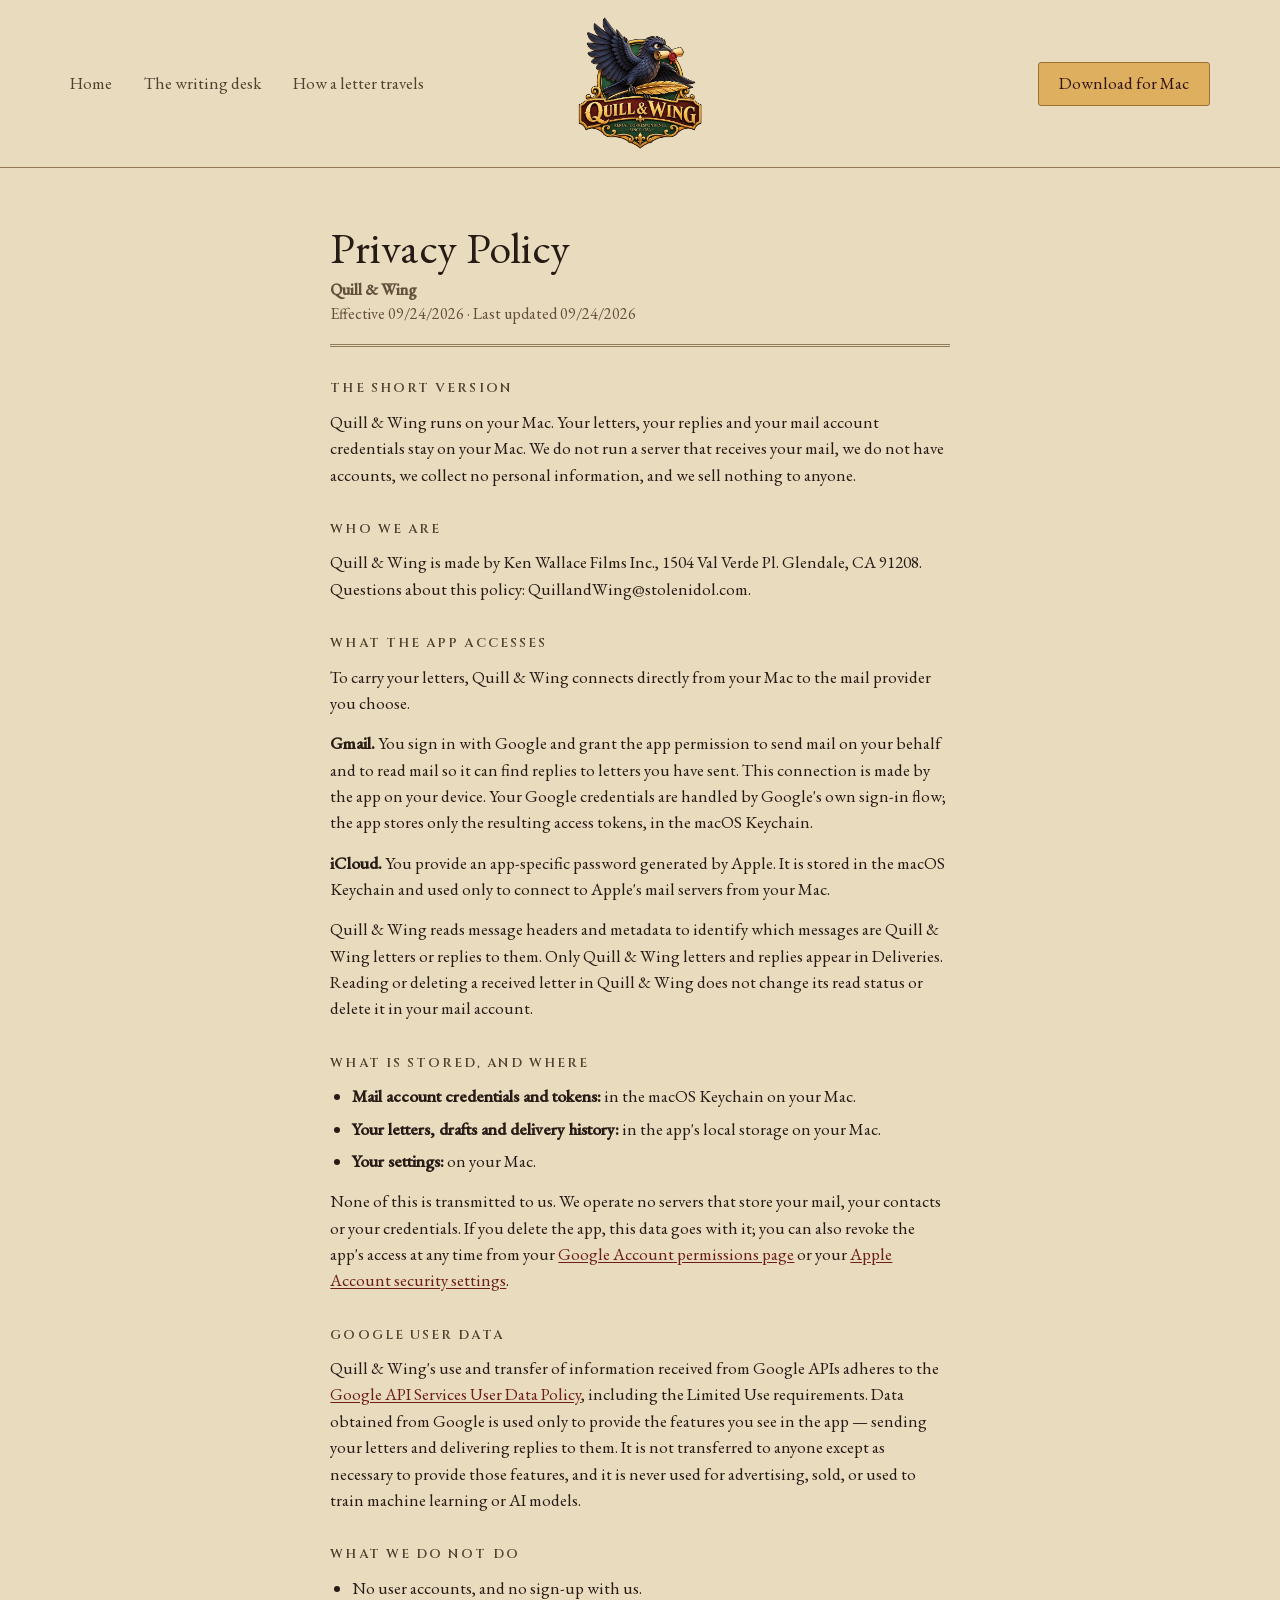
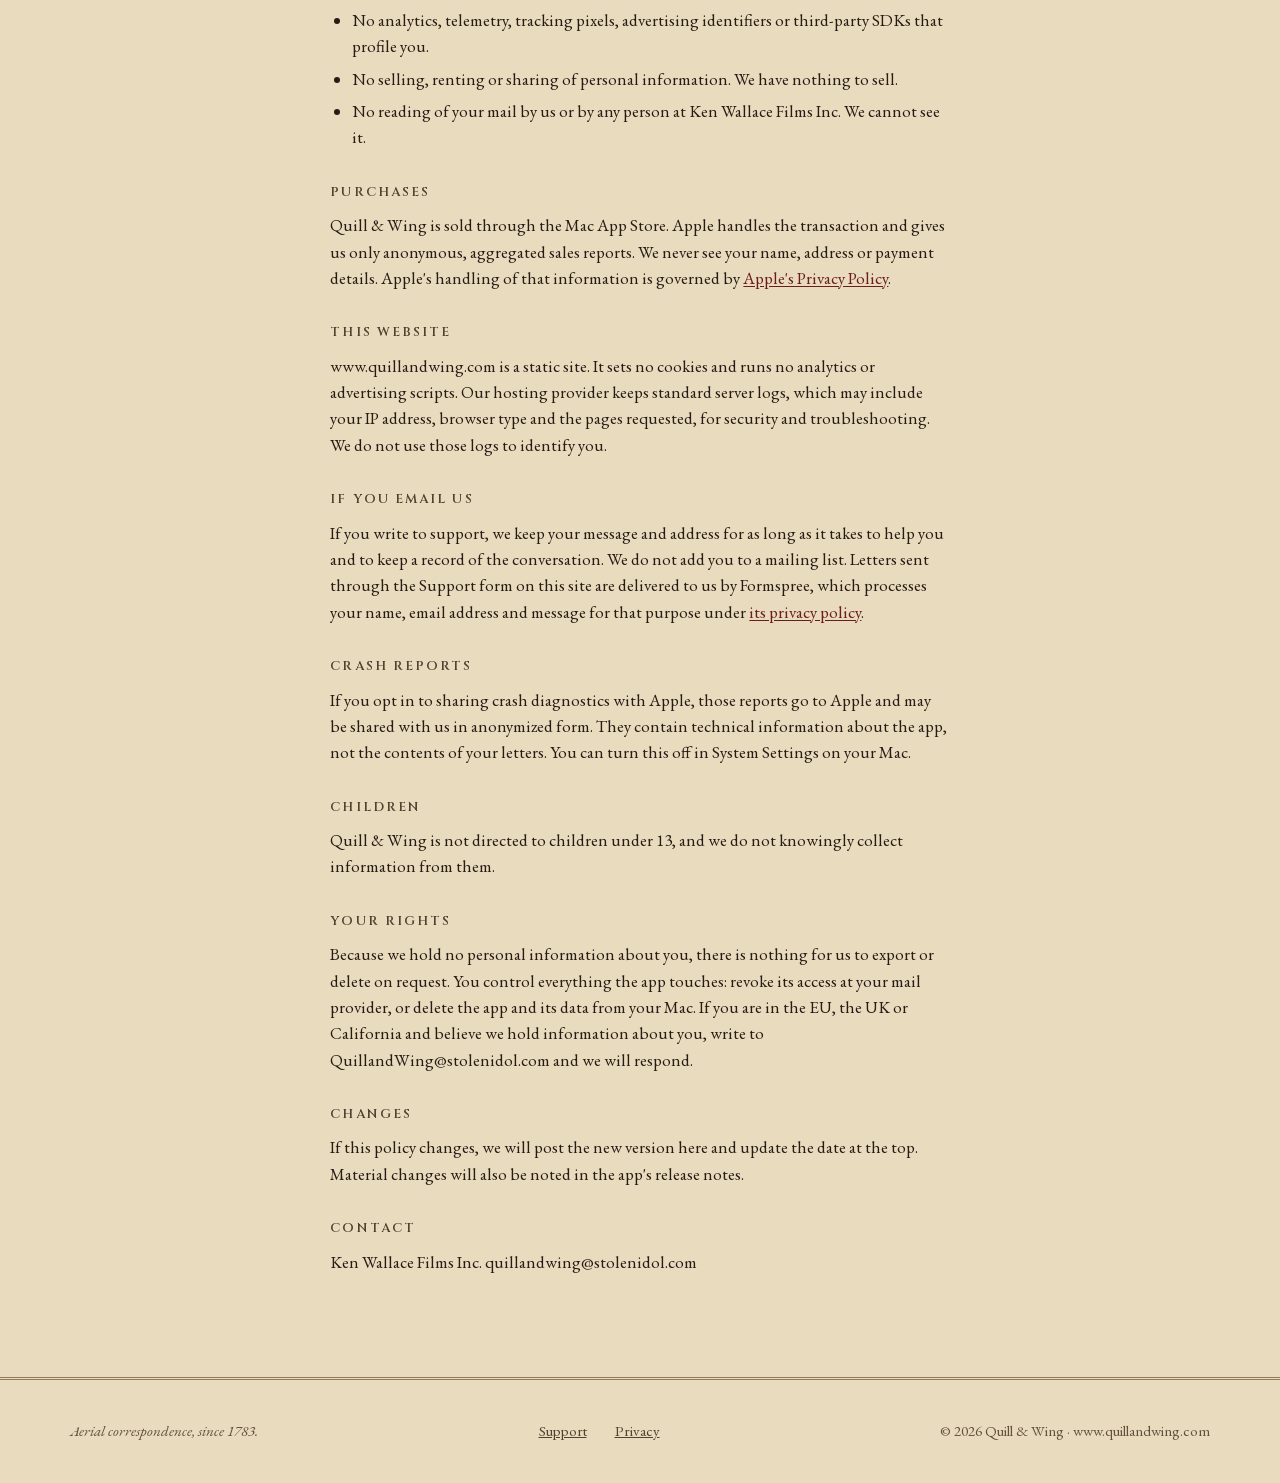
==== privacy.html @ a56844c5 "privacy: the policy as a footer-opened window and as privacy.html Rendered from the Markdown source " ====
<!DOCTYPE html>
<html lang="en">
<head>
<meta charset="utf-8">
<meta name="viewport" content="width=device-width, initial-scale=1">
<title>Privacy Policy — Quill &amp; Wing</title>
<meta name="description" content="Quill &amp; Wing runs on your Mac. Your letters, replies and credentials stay there. No accounts, no analytics, nothing sold.">
<meta name="theme-color" content="#e9dbbe">
<link rel="icon" href="images/crest-64.png" type="image/png">
<link rel="apple-touch-icon" href="images/crest-180.png">
<link rel="stylesheet" href="fonts/fonts.css">
<link rel="stylesheet" href="styles.css">
</head>
<body class="policy-page">
<header class="masthead">
  <nav aria-label="Main"><a href="./">Home</a><a href="./#desk">The writing desk</a><a href="./#travels">How a letter travels</a></nav>
  <div class="crest"><a href="./" aria-label="Quill &amp; Wing home"><img src="images/crest.webp" width="480" height="499" alt="Quill &amp; Wing — Aerial correspondence, since 1783"></a></div>
  <div class="cta"><a href="./#download" class="btn btn-gold btn-sm">Download for Mac</a></div>
</header>
<main class="policy-main">
  <div class="policy-body">
<h2>Privacy Policy</h2>
<p class="dateline"><strong>Quill &amp; Wing</strong><br>Effective 09/24/2026 · Last updated 09/24/2026</p>
<h3>The short version</h3>
<p>Quill &amp; Wing runs on your Mac. Your letters, your replies and your mail account credentials stay on your Mac. We do not run a server that receives your mail, we do not have accounts, we collect no personal information, and we sell nothing to anyone.</p>
<h3>Who we are</h3>
<p>Quill &amp; Wing is made by Ken Wallace Films Inc., 1504 Val Verde Pl. Glendale, CA 91208. Questions about this policy: QuillandWing@stolenidol.com.</p>
<h3>What the app accesses</h3>
<p>To carry your letters, Quill &amp; Wing connects directly from your Mac to the mail provider you choose.</p>
<p><strong>Gmail.</strong> You sign in with Google and grant the app permission to send mail on your behalf and to read mail so it can find replies to letters you have sent. This connection is made by the app on your device. Your Google credentials are handled by Google's own sign-in flow; the app stores only the resulting access tokens, in the macOS Keychain.</p>
<p><strong>iCloud.</strong> You provide an app-specific password generated by Apple. It is stored in the macOS Keychain and used only to connect to Apple's mail servers from your Mac.</p>
<p>Quill &amp; Wing reads message headers and metadata to identify which messages are Quill &amp; Wing letters or replies to them. Only Quill &amp; Wing letters and replies appear in Deliveries. Reading or deleting a received letter in Quill &amp; Wing does not change its read status or delete it in your mail account.</p>
<h3>What is stored, and where</h3>
<ul><li><strong>Mail account credentials and tokens:</strong> in the macOS Keychain on your Mac.</li><li><strong>Your letters, drafts and delivery history:</strong> in the app's local storage on your Mac.</li><li><strong>Your settings:</strong> on your Mac.</li></ul>
<p>None of this is transmitted to us. We operate no servers that store your mail, your contacts or your credentials. If you delete the app, this data goes with it; you can also revoke the app's access at any time from your <a href="https://myaccount.google.com/permissions" target="<em>blank" rel="noopener">Google Account permissions page</a> or your <a href="https://account.apple.com/" target="</em>blank" rel="noopener">Apple Account security settings</a>.</p>
<h3>Google user data</h3>
<p>Quill &amp; Wing's use and transfer of information received from Google APIs adheres to the <a href="https://developers.google.com/terms/api-services-user-data-policy" target="_blank" rel="noopener">Google API Services User Data Policy</a>, including the Limited Use requirements. Data obtained from Google is used only to provide the features you see in the app — sending your letters and delivering replies to them. It is not transferred to anyone except as necessary to provide those features, and it is never used for advertising, sold, or used to train machine learning or AI models.</p>
<h3>What we do not do</h3>
<ul><li>No user accounts, and no sign-up with us.</li><li>No analytics, telemetry, tracking pixels, advertising identifiers or third-party SDKs that profile you.</li><li>No selling, renting or sharing of personal information. We have nothing to sell.</li><li>No reading of your mail by us or by any person at Ken Wallace Films Inc. We cannot see it.</li></ul>
<h3>Purchases</h3>
<p>Quill &amp; Wing is sold through the Mac App Store. Apple handles the transaction and gives us only anonymous, aggregated sales reports. We never see your name, address or payment details. Apple's handling of that information is governed by <a href="https://www.apple.com/legal/privacy/" target="_blank" rel="noopener">Apple's Privacy Policy</a>.</p>
<h3>This website</h3>
<p>www.quillandwing.com is a static site. It sets no cookies and runs no analytics or advertising scripts. Our hosting provider keeps standard server logs, which may include your IP address, browser type and the pages requested, for security and troubleshooting. We do not use those logs to identify you.</p>
<h3>If you email us</h3>
<p>If you write to support, we keep your message and address for as long as it takes to help you and to keep a record of the conversation. We do not add you to a mailing list. Letters sent through the Support form on this site are delivered to us by Formspree, which processes your name, email address and message for that purpose under <a href="https://formspree.io/legal/privacy-policy/" target="_blank" rel="noopener">its privacy policy</a>.</p>
<h3>Crash reports</h3>
<p>If you opt in to sharing crash diagnostics with Apple, those reports go to Apple and may be shared with us in anonymized form. They contain technical information about the app, not the contents of your letters. You can turn this off in System Settings on your Mac.</p>
<h3>Children</h3>
<p>Quill &amp; Wing is not directed to children under 13, and we do not knowingly collect information from them.</p>
<h3>Your rights</h3>
<p>Because we hold no personal information about you, there is nothing for us to export or delete on request. You control everything the app touches: revoke its access at your mail provider, or delete the app and its data from your Mac. If you are in the EU, the UK or California and believe we hold information about you, write to QuillandWing@stolenidol.com and we will respond.</p>
<h3>Changes</h3>
<p>If this policy changes, we will post the new version here and update the date at the top. Material changes will also be noted in the app's release notes.</p>
<h3>Contact</h3>
<p>Ken Wallace Films Inc. quillandwing@stolenidol.com</p>
  </div>
</main>
<footer class="footer">
  <div class="wrap footer-row">
    <div class="tag">Aerial correspondence, since 1783.</div>
    <nav aria-label="Footer"><a href="./#support">Support</a><a href="privacy.html">Privacy</a></nav>
    <div class="copy">© 2026 Quill &amp; Wing · www.quillandwing.com</div>
  </div>
</footer>
</body>
</html>
---- fonts/fonts.css ----
/* Google Fonts subsets (OFL), self-hosted. Both families are variable: one file covers the weight range. */
@font-face{font-family:'Cinzel';font-style:normal;font-weight:500 600;font-display:swap;src:url("Cinzel-latin-ext.woff2") format('woff2');unicode-range:U+0100-02BA, U+02BD-02C5, U+02C7-02CC, U+02CE-02D7, U+02DD-02FF, U+0304, U+0308, U+0329, U+1D00-1DBF, U+1E00-1E9F, U+1EF2-1EFF, U+2020, U+20A0-20AB, U+20AD-20C0, U+2113, U+2C60-2C7F, U+A720-A7FF}
@font-face{font-family:'Cinzel';font-style:normal;font-weight:500 600;font-display:swap;src:url("Cinzel-latin.woff2") format('woff2');unicode-range:U+0000-00FF, U+0131, U+0152-0153, U+02BB-02BC, U+02C6, U+02DA, U+02DC, U+0304, U+0308, U+0329, U+2000-206F, U+20AC, U+2122, U+2191, U+2193, U+2212, U+2215, U+FEFF, U+FFFD}
@font-face{font-family:'EB Garamond';font-style:normal;font-weight:400 500;font-display:swap;src:url("EBGaramond-latin-ext.woff2") format('woff2');unicode-range:U+0100-02BA, U+02BD-02C5, U+02C7-02CC, U+02CE-02D7, U+02DD-02FF, U+0304, U+0308, U+0329, U+1D00-1DBF, U+1E00-1E9F, U+1EF2-1EFF, U+2020, U+20A0-20AB, U+20AD-20C0, U+2113, U+2C60-2C7F, U+A720-A7FF}
@font-face{font-family:'EB Garamond';font-style:normal;font-weight:400 500;font-display:swap;src:url("EBGaramond-latin.woff2") format('woff2');unicode-range:U+0000-00FF, U+0131, U+0152-0153, U+02BB-02BC, U+02C6, U+02DA, U+02DC, U+0304, U+0308, U+0329, U+2000-206F, U+20AC, U+2122, U+2191, U+2193, U+2212, U+2215, U+FEFF, U+FFFD}
@font-face{font-family:'EB Garamond';font-style:italic;font-weight:400;font-display:swap;src:url("EBGaramond-italic-latin-ext.woff2") format('woff2');unicode-range:U+0100-02BA, U+02BD-02C5, U+02C7-02CC, U+02CE-02D7, U+02DD-02FF, U+0304, U+0308, U+0329, U+1D00-1DBF, U+1E00-1E9F, U+1EF2-1EFF, U+2020, U+20A0-20AB, U+20AD-20C0, U+2113, U+2C60-2C7F, U+A720-A7FF}
@font-face{font-family:'EB Garamond';font-style:italic;font-weight:400;font-display:swap;src:url("EBGaramond-italic-latin.woff2") format('woff2');unicode-range:U+0000-00FF, U+0131, U+0152-0153, U+02BB-02BC, U+02C6, U+02DA, U+02DC, U+0304, U+0308, U+0329, U+2000-206F, U+20AC, U+2122, U+2191, U+2193, U+2212, U+2215, U+FEFF, U+FFFD}
---- styles.css ----
/* Quill & Wing — quillandwing.com
   Palette and type from the Claude Design landing-page mockup (Designs/, not published). */

:root{
  --ground:#e9dbbe; --paper:#f5e9d0; --panel:#e1d0ad;
  --rule:#917b58; --rule-soft:#c4ae87;
  --ink:#261b15; --ink-2:#514130; --ink-3:#63503c; --ink-muted:#7f6950;
  --wine:#6c1d1b; --wine-2:#8a2622; --wine-dark:#4e140b;
  --gold:#ddaf5f; --gold-light:#f1cd87; --gold-edge:#9e6e2e; --on-gold:#331412;
  --night:#191b23; --night-edge:#32313e;
  --serif:'EB Garamond','New York',Georgia,serif;
  --display:Cinzel,'Trajan Pro',Georgia,serif;
  --system:-apple-system,BlinkMacSystemFont,system-ui,sans-serif;
  --gutter:clamp(20px,5.5vw,80px);
}

*{box-sizing:border-box}
[hidden]{display:none!important}
html{-webkit-text-size-adjust:100%;scroll-behavior:smooth}
body{margin:0;background:var(--ground);color:var(--ink);font-family:var(--serif);font-size:17px;line-height:1.5;overflow-x:hidden}
img{max-width:100%;height:auto;display:block}
a{color:var(--wine)}
a:hover{color:var(--wine-dark)}
a:focus-visible,button:focus-visible{outline:2px solid var(--wine);outline-offset:4px}
.icon{fill:none;stroke:currentColor;stroke-width:1.5;flex-shrink:0}
.grow{flex-grow:1}
.wrap{max-width:1280px;margin:0 auto}

.eyebrow{font-family:var(--display);font-size:13px;line-height:16px;font-weight:500;letter-spacing:.16em;text-transform:uppercase;color:var(--ink-2)}
.eyebrow.small{font-size:12px}
.eyebrow.strong{font-size:11px;font-weight:600}
h2{margin:0;font-size:clamp(32px,3.5vw,44px);line-height:1.14;font-weight:400;color:var(--ink)}
.section-head{display:flex;flex-direction:column;gap:12px;align-items:center;text-align:center}

/* Buttons */
.btn{display:inline-flex;align-items:center;justify-content:center;gap:10px;border-radius:3px;font-family:inherit;line-height:1;text-decoration:none;cursor:pointer;white-space:nowrap;transition:background-color 120ms ease}
.btn-gold{background:var(--gold);color:var(--on-gold);border:1px solid var(--gold-edge)}
.btn-gold:hover{background:var(--gold-light);color:var(--on-gold)}
.btn-ghost{background:transparent;color:var(--wine);border:1px solid var(--wine)}
.btn-ghost:hover{background:var(--paper);color:var(--wine)}
.btn-sm{height:44px;padding:0 20px;font-size:17px}
.btn-lg{height:52px;padding:0 28px;font-size:19px}

/* Masthead */
.masthead{display:grid;grid-template-columns:minmax(0,1fr) auto minmax(0,1fr);align-items:center;min-height:168px;padding:16px var(--gutter);border-bottom:1px solid var(--rule)}
.masthead nav{display:flex;gap:32px;flex-wrap:wrap;align-items:center}
.masthead nav a{font-size:17px;color:var(--ink-2);text-decoration:none}
.masthead nav a:hover{color:var(--wine)}
.crest{display:flex;justify-content:center}
.crest a{display:block}
.crest img{width:128px}
.masthead .cta{display:flex;justify-content:flex-end}
@media (max-width:900px){
  .masthead{display:flex;flex-direction:column;gap:18px;min-height:0;padding:20px var(--gutter)}
  .crest{order:1}
  .masthead nav{order:2;justify-content:center;gap:18px 24px}
  .masthead .cta{order:3;justify-content:center}
}

/* Hero */
.hero{padding:64px var(--gutter) 0;display:flex;flex-direction:column;align-items:center;gap:20px;text-align:center}
.hero h1{margin:0;font-size:clamp(42px,6vw,76px);line-height:1.05;font-weight:400;letter-spacing:-.01em;color:var(--ink)}
.hero .lede{margin:0;max-width:700px;font-size:clamp(18px,2vw,22px);line-height:1.45;font-style:italic;color:var(--ink-3)}
.hero .actions{display:flex;gap:16px;align-items:center;justify-content:center;flex-wrap:wrap;margin-top:12px}

/* The simulated desktop. Everything inside is laid out at a fixed 1280×800 and the
   whole frame is scaled to fit the viewport (flight.js sets --desk-scale), so the
   raven's flight path — authored in desktop pixels — never has to change. */
.desk{padding:56px var(--gutter) 104px;display:flex;justify-content:center}
.desk-scaler{width:100%;max-width:1310px;aspect-ratio:1310/830;position:relative}
.desk-frame{position:absolute;left:0;top:0;width:1310px;height:830px;padding:14px;background:var(--night);border:1px solid var(--night-edge);border-radius:24px;transform:scale(var(--desk-scale,1));transform-origin:0 0}
.desktop{position:relative;width:1280px;height:800px;overflow:hidden;border-radius:10px;background:var(--night)}
.wallpaper{position:absolute;left:0;top:0;width:1280px;height:800px;max-width:none;object-fit:cover}
#qw-canvas{position:absolute;left:0;top:0;width:1280px;height:800px;pointer-events:none}

.menubar{position:absolute;left:0;top:0;width:1280px;height:28px;padding:0 16px;display:flex;align-items:center;gap:20px;background:rgba(25,27,35,.62);color:var(--paper);font-family:var(--system);font-size:13px}
.menubar .app{font-weight:700}
.menubar .icon{stroke:var(--paper)}

.win{position:absolute;left:40px;top:58px;width:1080px;height:720px;transform:scale(.84);transform-origin:0 0;display:flex;flex-direction:column;background:var(--ground);border:1px solid rgba(25,27,35,.5);border-radius:10px;overflow:hidden;box-shadow:0 30px 70px rgba(11,10,16,.55);font-size:17px;line-height:1.5}
.titlebar{height:28px;flex-shrink:0;display:flex;align-items:center;gap:8px;padding:0 12px;background:var(--panel);border-bottom:1px solid var(--rule-soft)}
.dot{width:12px;height:12px;border-radius:9999px}
.dot.red{background:#ec6a5e}.dot.yellow{background:#f4bf4f}.dot.green{background:#61c554}
.win-body{flex-grow:1;display:flex;min-height:0}

.sidebar{width:214px;flex-shrink:0;padding:18px 14px 20px;display:flex;flex-direction:column;gap:18px;border-right:1px solid var(--rule)}
.sidebar-crest{display:flex;justify-content:center}
.sidebar-crest img{width:140px}
.banner{background:var(--wine);padding:12px 12px 44px;display:flex;flex-direction:column;gap:6px;clip-path:polygon(0 0,100% 0,100% 100%,50% calc(100% - 22px),0 100%)}
.new-message{padding:4px;border:2px solid var(--gold);margin-bottom:10px}
.new-message span{height:36px;display:flex;align-items:center;justify-content:center;gap:8px;background:var(--gold);color:var(--on-gold)}
.nav-item{display:flex;align-items:center;gap:10px;padding:9px 12px;color:var(--paper)}
.nav-item.is-active{background:var(--wine-2);border-left:2px solid var(--gold)}
.badge{min-width:20px;height:20px;padding:0 6px;border-radius:9999px;background:var(--gold);color:var(--on-gold);font-size:13px;line-height:20px;text-align:center}
.drafts{display:flex;flex-direction:column;gap:6px;padding:0 10px}
.draft-title{font-size:14px}
.motto{padding:0 10px;font-size:16px;font-style:italic;color:var(--ink-2)}

.pane{flex-grow:1;min-width:0;padding:0 28px 16px;display:flex;flex-direction:column}
.pane-head{height:56px;flex-shrink:0;display:flex;align-items:center;justify-content:space-between;border-bottom:3px double var(--rule)}
.close-desk{height:30px;display:flex;align-items:center;padding:0 12px;border:1px solid var(--ink-2);font-size:15px}
.drop-line{display:flex;align-items:center;gap:14px;margin-top:24px}
.drop-cap{width:56px;height:56px;padding:3px;background:var(--wine);flex-shrink:0}
.drop-cap span{display:flex;width:100%;height:100%;border:1px solid var(--gold);align-items:center;justify-content:center;font-family:var(--display);font-size:34px;font-weight:600;color:var(--gold-light)}
.drop-text{font-size:34px;line-height:40px}
.pane-lede{margin-top:10px;font-size:17px;line-height:26px;font-style:italic;color:var(--ink-3)}

.sheet{margin-top:16px;flex-grow:1;min-height:0;padding:3px;border:1px solid var(--ink-2);background:var(--paper);display:flex}
.sheet-inner{flex-grow:1;border:1px solid var(--ink-2);display:flex;flex-direction:column;min-width:0}
.sheet-bar{height:36px;flex-shrink:0;padding:0 20px;display:flex;align-items:center;justify-content:space-between;border-bottom:1px solid var(--rule-soft);font-size:13px;color:var(--ink-2)}
.with-icon{display:flex;align-items:center;gap:8px}
.status{font-style:italic}
.field{margin:0 20px;height:46px;display:flex;align-items:center;gap:24px;border-bottom:1px solid var(--rule)}
.field .label{width:58px;font-size:15px;font-weight:500;color:var(--wine)}
.field .value{font-size:17px}
.letter{flex-grow:1;min-height:0;padding:20px;border-top:1px solid var(--wine);margin-top:3px;font-size:19px;line-height:28px;white-space:pre-wrap;overflow:hidden}
.placeholder{font-style:italic;color:var(--ink-muted)}
.qw-caret{display:inline-block;width:1px;height:20px;margin-left:1px;background:var(--ink);vertical-align:-4px;animation:qwblink 1s steps(1) infinite}
@keyframes qwblink{50%{opacity:0}}
.sheet-foot{height:36px;flex-shrink:0;padding:0 20px;display:flex;align-items:center;justify-content:space-between;border-top:1px solid var(--wine);font-size:14px;color:var(--ink-2)}
.discard{color:var(--wine)}
.send-row{height:84px;flex-shrink:0;padding:0 20px;display:flex;align-items:center;justify-content:space-between;border-top:1px solid var(--rule-soft)}
.journey{font-size:13px;line-height:18px;font-style:italic;color:var(--ink-3)}
.send-btn{display:flex;align-items:center;gap:14px;padding:0;background:transparent;border:0;font-family:inherit;font-size:20px;color:var(--ink);cursor:pointer}
.qw-seal{width:66px;height:66px;border-radius:9999px;transition:transform 160ms ease}
.send-btn:hover .qw-seal{transform:scale(1.04)}
.qw-seal.is-sealing,.send-btn:hover .qw-seal.is-sealing{transform:scale(.9) rotate(-8deg)}
.practice-note{margin-top:10px;text-align:center;font-size:14px;font-style:italic;color:var(--ink-3)}

.courier{width:266px;flex-shrink:0;padding:34px 20px 20px 0;display:flex;flex-direction:column}
.courier-portrait{display:flex;justify-content:center}
.courier-portrait img{width:190px;height:190px;border-radius:9999px}
.courier-name{margin-top:16px;text-align:center;font-size:24px;line-height:30px}
.courier-line{margin-top:4px;text-align:center;font-size:15px;font-style:italic;color:var(--ink-2)}
.tally-top{margin-top:18px;border-top:3px double var(--rule)}
.tally{height:44px;display:flex;align-items:center;justify-content:space-between;border-bottom:1px dotted var(--rule);font-size:14px;color:var(--ink-2)}
.tally.last{border-bottom:3px double var(--rule)}
.tally .n{font-size:17px;font-weight:500;color:var(--ink)}
.practice{margin-top:18px;padding:14px;background:var(--panel);border:1px solid var(--rule);display:flex;flex-direction:column;gap:10px}
.practice-label{font-size:14px}
.select{height:34px;padding:0 10px;display:flex;align-items:center;justify-content:space-between;background:var(--paper);border:1px solid var(--rule);border-radius:3px;font-size:14px}
.check{display:flex;align-items:center;gap:8px;font-size:13px}
.check .box{width:13px;height:13px;border:1px solid var(--ink-2);background:var(--wine)}

/* How a letter travels */
.travels{padding:88px var(--gutter);background:var(--paper);border-top:1px solid var(--rule);border-bottom:1px solid var(--rule)}
.ceremonies{display:grid;grid-template-columns:repeat(3,minmax(0,1fr));gap:32px;margin-top:48px}
.card{padding:4px;border:2px solid var(--gold-edge)}
.card-inner{height:100%;padding:28px;border:1px solid var(--rule-soft);display:flex;flex-direction:column;gap:14px}
.numeral{width:48px;height:48px;padding:3px;background:var(--wine)}
.numeral span{display:flex;width:100%;height:100%;border:1px solid var(--gold);align-items:center;justify-content:center;font-family:var(--display);font-size:20px;font-weight:600;color:var(--gold-light)}
.card h3{margin:0;font-size:26px;line-height:32px;font-weight:400}
.card p{margin:0;font-size:17px;line-height:26px;color:var(--ink-2)}
@media (max-width:860px){.ceremonies{grid-template-columns:1fr;gap:20px}}

/* Features */
.features{padding:88px var(--gutter)}
.features-row{display:flex;gap:80px;align-items:center}
.portrait{width:452px;flex-shrink:0;padding:4px;border:2px solid var(--wine)}
.portrait-inner{padding:40px;background:var(--panel);border:1px solid var(--rule-soft);display:flex;flex-direction:column;align-items:center;gap:16px}
.portrait img{width:260px;height:260px;border-radius:9999px}
.portrait .caption{font-size:15px;font-style:italic;color:var(--ink-2)}
.features-body{flex-grow:1;min-width:0;display:flex;flex-direction:column;gap:28px}
.features-body .section-head{align-items:flex-start;text-align:left}
.feature-grid{display:grid;grid-template-columns:repeat(2,minmax(0,1fr));column-gap:40px;row-gap:24px}
.feature{display:flex;flex-direction:column;gap:6px;padding-top:12px;border-top:1px solid var(--rule)}
.feature.wide{grid-column:span 2}
.feature h3{margin:0;display:flex;align-items:center;gap:8px;font-size:19px;font-weight:500;color:var(--wine)}
.feature p{margin:0;font-size:16px;line-height:24px;color:var(--ink-2)}
@media (max-width:1000px){
  .features-row{flex-direction:column;gap:48px}
  .portrait{width:100%;max-width:452px}
}
@media (max-width:600px){.feature-grid{grid-template-columns:1fr}.feature.wide{grid-column:auto}}

/* Closing */
.closing{padding:56px var(--gutter);background:var(--wine)}
.closing-row{display:flex;align-items:center;justify-content:space-between;gap:48px;flex-wrap:wrap}
.closing-lead{display:flex;align-items:center;gap:32px}
.closing-lead>img{width:132px;height:132px;border-radius:9999px;flex-shrink:0}
.closing-lead>div{display:flex;flex-direction:column;gap:10px}
.closing-title{font-family:var(--display);font-size:28px;line-height:32px;font-weight:600;letter-spacing:.02em;text-transform:uppercase;color:var(--gold-light)}
.closing p{margin:0;max-width:560px;font-size:20px;line-height:30px;font-style:italic;color:var(--paper)}
.closing-cta{display:flex;flex-direction:column;align-items:flex-end;gap:10px}
.closing-cta .frame{padding:4px;border:2px solid var(--gold)}
.closing-cta .frame .btn{border:0;border-radius:0}
.closing-cta small{font-size:15px;color:var(--paper)}
@media (max-width:900px){
  .closing-row{flex-direction:column;align-items:center;text-align:center}
  .closing-lead{flex-direction:column;gap:20px}
  .closing-lead>div{align-items:center}
  .closing-cta{align-items:center}
}
@media (max-width:480px){.btn-lg{white-space:normal;height:auto;min-height:52px;padding:12px 20px;text-align:center}}

/* Footer */
.footer{padding:40px var(--gutter);border-top:3px double var(--rule);font-size:15px}
.footer-row{display:flex;align-items:center;justify-content:space-between;gap:16px 28px;flex-wrap:wrap}
.footer .tag{font-style:italic;color:var(--ink-3)}
.footer nav{display:flex;gap:28px}
.footer nav a{color:var(--ink-2)}
.footer .copy{color:var(--ink-3)}
@media (max-width:760px){.footer-row{flex-direction:column;text-align:center}}

@media (prefers-reduced-motion:reduce){
  html{scroll-behavior:auto}
  .qw-caret{animation:none}
  .qw-seal{transition:none}
}

/* Support dialog — a letter to us */
.support{width:min(560px,calc(100% - 32px));max-height:calc(100% - 32px);margin:auto;padding:4px;border:2px solid var(--gold-edge);border-radius:0;background:var(--paper);color:var(--ink);font-family:var(--serif);box-shadow:0 30px 70px rgba(38,27,21,.35)}
.support::backdrop{background:rgba(38,27,21,.55)}
.support-inner{position:relative;padding:36px 40px 32px;border:1px solid var(--rule-soft)}
.support-close{position:absolute;top:10px;right:12px;width:36px;height:36px;padding:0;background:transparent;border:0;font-family:inherit;font-size:28px;line-height:1;color:var(--ink-2);cursor:pointer}
.support-close:hover{color:var(--wine)}
.support h2{margin:8px 0 0;font-size:36px;line-height:1.1}
.support-lede{margin:8px 0 22px;font-style:italic;color:var(--ink-3)}
.support-field{display:flex;flex-direction:column;gap:6px;margin-bottom:16px}
.support-field span{font-size:15px;font-weight:500;color:var(--wine)}
.support-field input,.support-field textarea{width:100%;padding:10px 12px;background:var(--ground);border:1px solid var(--rule);border-radius:3px;font-family:inherit;font-size:17px;color:var(--ink)}
.support-field textarea{resize:vertical;min-height:120px}
.support-field input:focus-visible,.support-field textarea:focus-visible{outline:2px solid var(--wine);outline-offset:2px}
.support-gotcha{position:absolute;left:-9999px;width:1px;height:1px;opacity:0}
.support-error{margin:0 0 14px;font-size:15px;color:var(--wine)}
.support-actions{display:flex;justify-content:flex-end;margin-top:6px}
.support-sent{display:flex;flex-direction:column;align-items:center;text-align:center;gap:10px;padding:12px 0}
.support-sent img{width:110px;height:110px;border-radius:9999px}
.support-sent h2{font-size:30px}
.support-sent p{margin:0 0 10px;font-style:italic;color:var(--ink-3)}
@media (max-width:480px){.support-inner{padding:28px 20px 24px}.support h2{font-size:30px}}

/* Privacy policy — as a dialog on the home page and as its own page (privacy.html) */
.support.policy{width:min(760px,calc(100% - 32px))}
.support.policy .support-inner{max-height:calc(100vh - 80px);overflow-y:auto;padding-right:44px}
.policy-body h2{font-size:clamp(32px,4vw,44px);line-height:1.1;margin:0 0 6px}
.policy-body .dateline{margin:0 0 28px;font-size:16px;line-height:1.5;color:var(--ink-3);padding-bottom:18px;border-bottom:3px double var(--rule)}
.policy-body h3{font-family:var(--display);font-size:13px;letter-spacing:.16em;text-transform:uppercase;font-weight:600;color:var(--ink-2);margin:32px 0 10px}
.policy-body p,.policy-body li{font-size:17px;line-height:1.55;color:var(--ink)}
.policy-body p{margin:0 0 14px}
.policy-body ul{margin:0 0 14px;padding-left:22px}
.policy-body li{margin-bottom:6px}
.policy-body a{color:var(--wine);text-decoration:underline;text-underline-offset:2px}
.policy-page .masthead nav a{font-size:17px;color:var(--ink-2);text-decoration:none}
.policy-main{max-width:760px;margin:0 auto;padding:56px var(--gutter) 88px}
@media (max-width:480px){.support.policy .support-inner{padding-right:20px}}
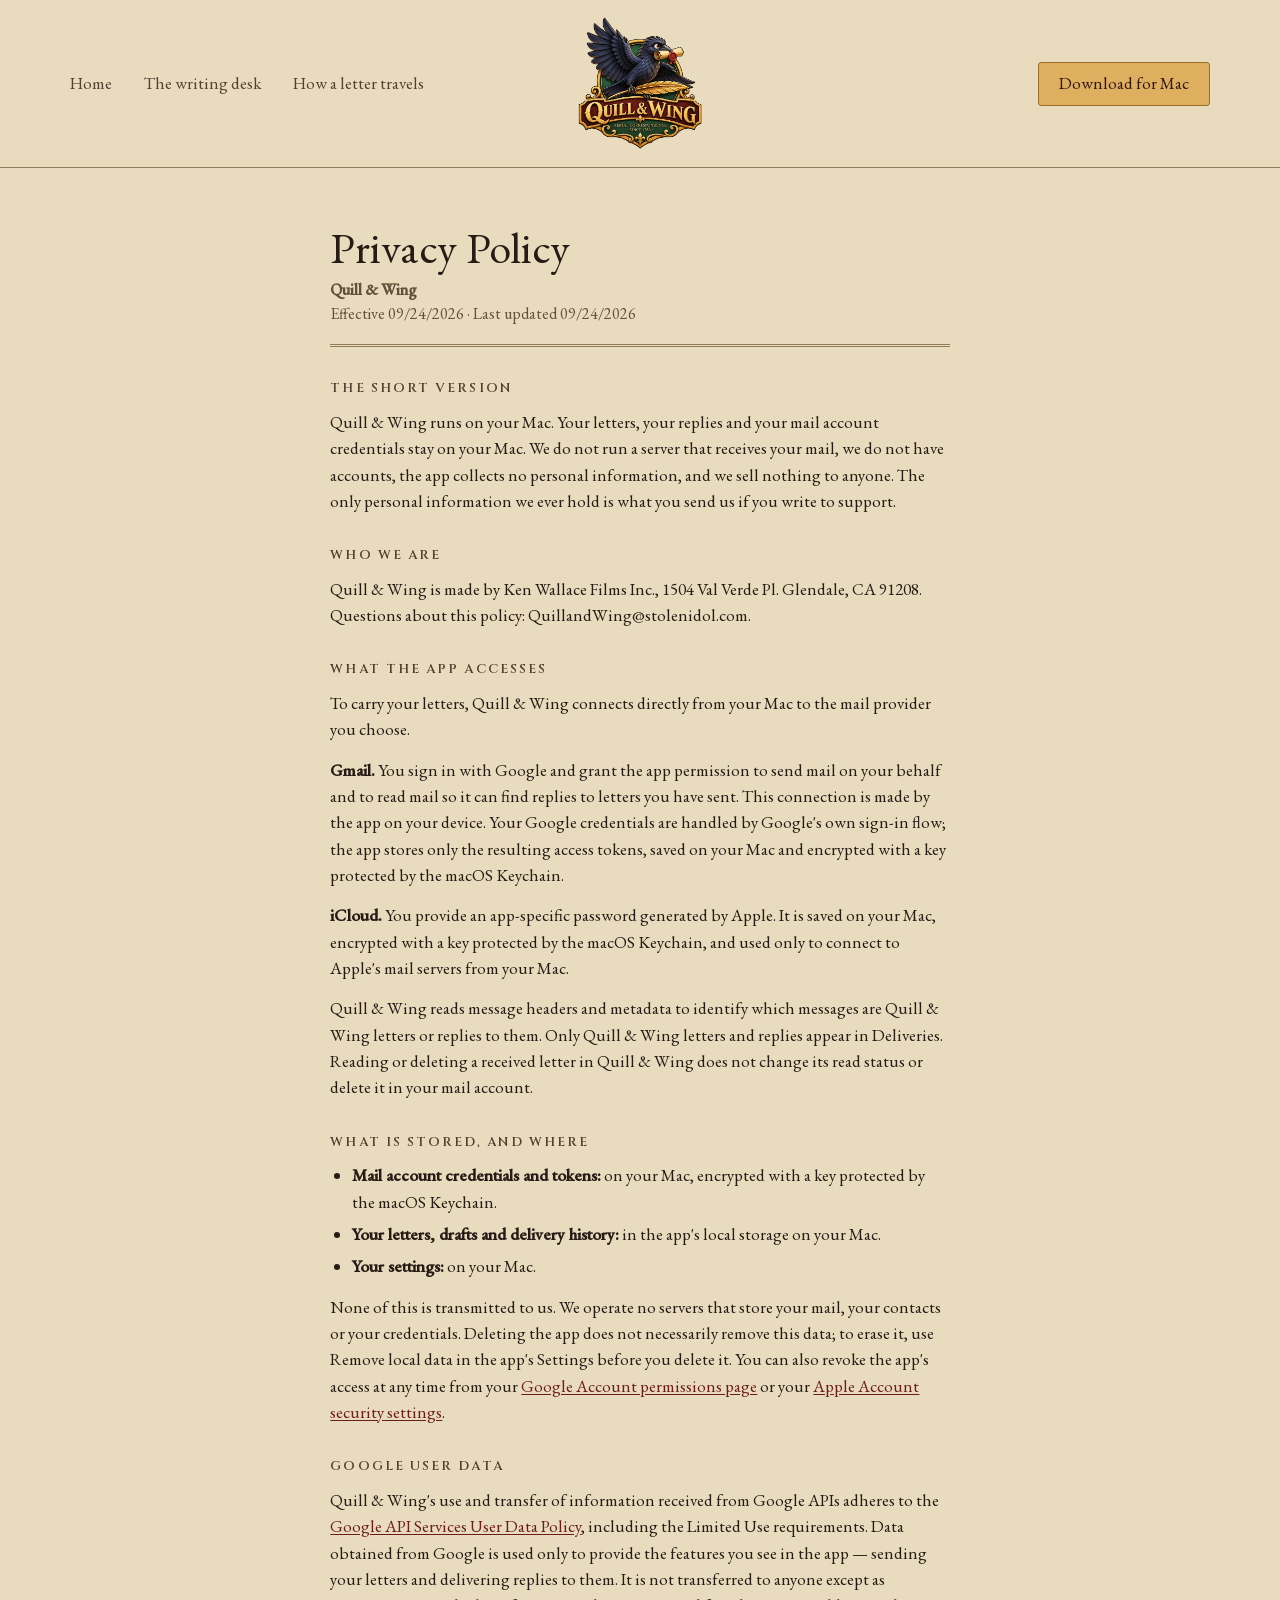
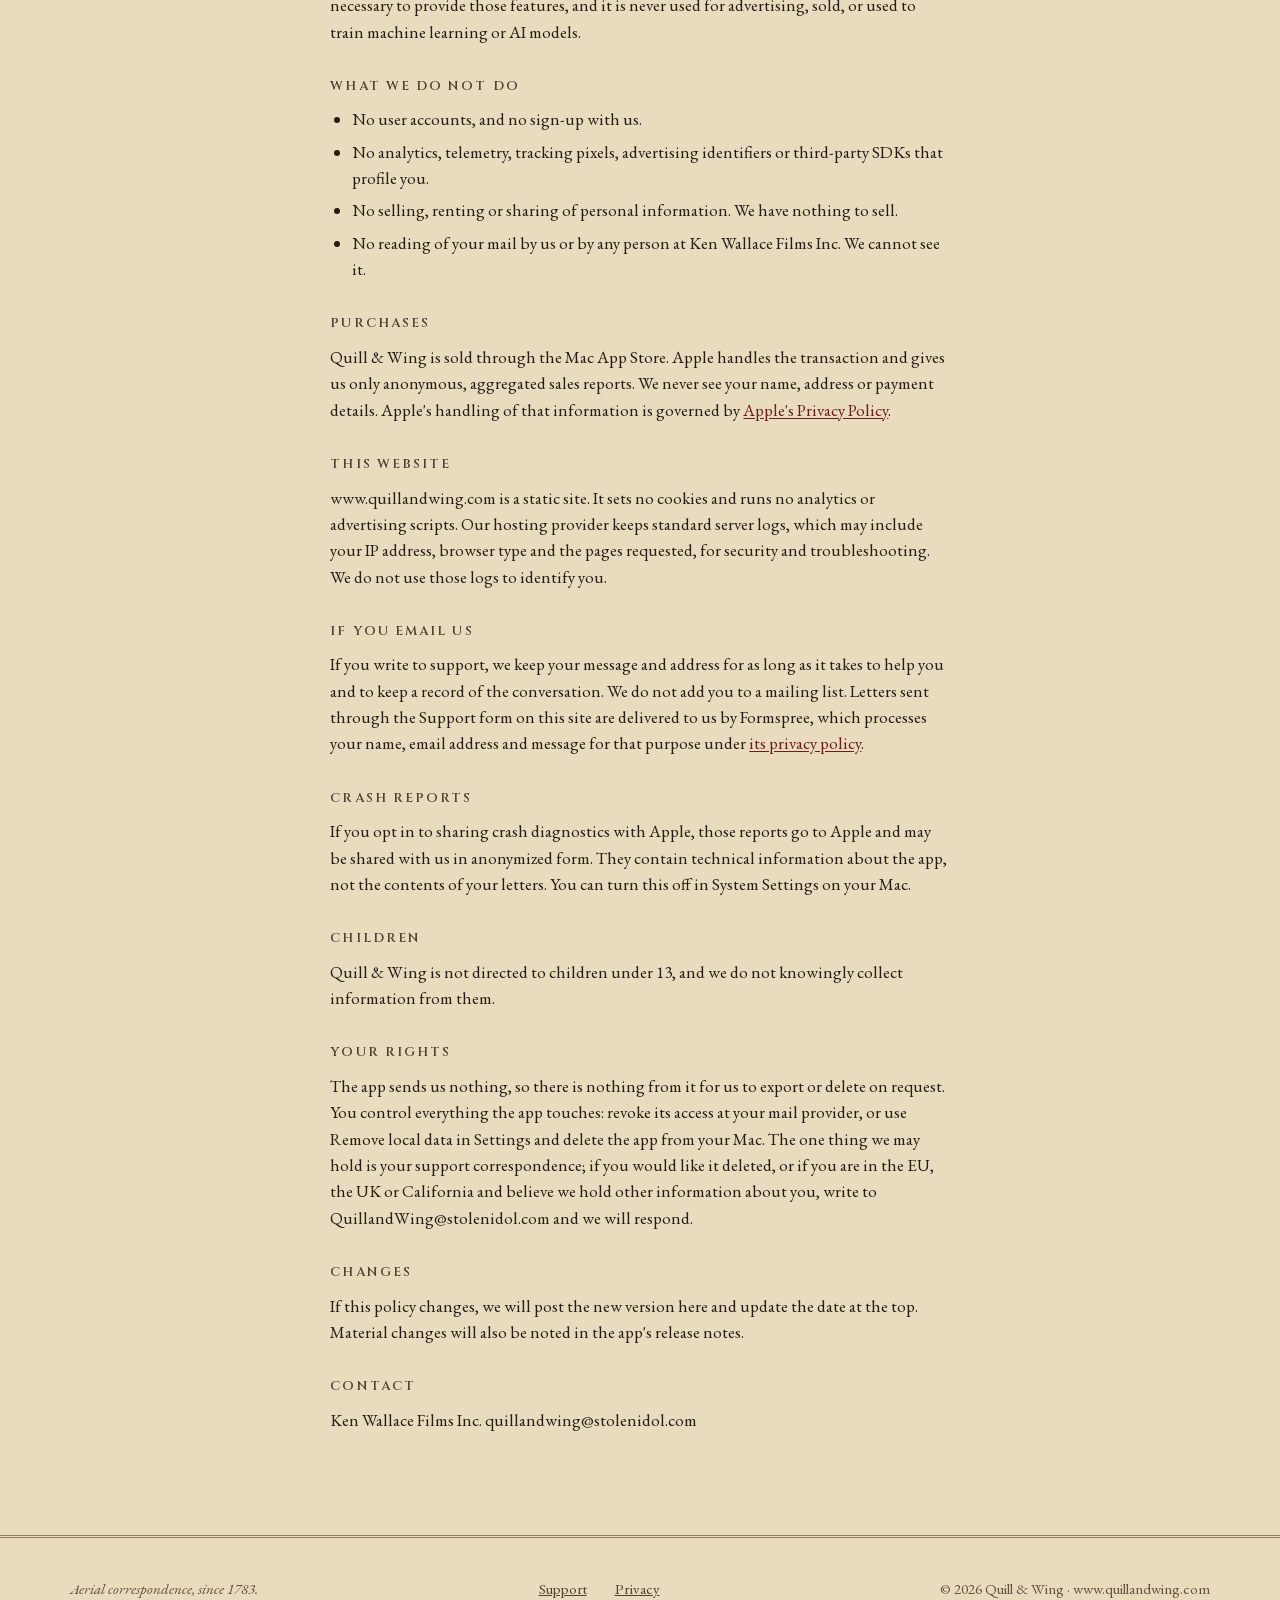
==== commit e3a06827: "privacy: three corrections — Keychain-backed encryption, deleting the app keeps data, support mail i" ====
--- a/privacy.html
+++ b/privacy.html
@@ -22,17 +22,17 @@
 <h2>Privacy Policy</h2>
 <p class="dateline"><strong>Quill &amp; Wing</strong><br>Effective 09/24/2026 · Last updated 09/24/2026</p>
 <h3>The short version</h3>
-<p>Quill &amp; Wing runs on your Mac. Your letters, your replies and your mail account credentials stay on your Mac. We do not run a server that receives your mail, we do not have accounts, we collect no personal information, and we sell nothing to anyone.</p>
+<p>Quill &amp; Wing runs on your Mac. Your letters, your replies and your mail account credentials stay on your Mac. We do not run a server that receives your mail, we do not have accounts, the app collects no personal information, and we sell nothing to anyone. The only personal information we ever hold is what you send us if you write to support.</p>
 <h3>Who we are</h3>
 <p>Quill &amp; Wing is made by Ken Wallace Films Inc., 1504 Val Verde Pl. Glendale, CA 91208. Questions about this policy: QuillandWing@stolenidol.com.</p>
 <h3>What the app accesses</h3>
 <p>To carry your letters, Quill &amp; Wing connects directly from your Mac to the mail provider you choose.</p>
-<p><strong>Gmail.</strong> You sign in with Google and grant the app permission to send mail on your behalf and to read mail so it can find replies to letters you have sent. This connection is made by the app on your device. Your Google credentials are handled by Google's own sign-in flow; the app stores only the resulting access tokens, in the macOS Keychain.</p>
-<p><strong>iCloud.</strong> You provide an app-specific password generated by Apple. It is stored in the macOS Keychain and used only to connect to Apple's mail servers from your Mac.</p>
+<p><strong>Gmail.</strong> You sign in with Google and grant the app permission to send mail on your behalf and to read mail so it can find replies to letters you have sent. This connection is made by the app on your device. Your Google credentials are handled by Google's own sign-in flow; the app stores only the resulting access tokens, saved on your Mac and encrypted with a key protected by the macOS Keychain.</p>
+<p><strong>iCloud.</strong> You provide an app-specific password generated by Apple. It is saved on your Mac, encrypted with a key protected by the macOS Keychain, and used only to connect to Apple's mail servers from your Mac.</p>
 <p>Quill &amp; Wing reads message headers and metadata to identify which messages are Quill &amp; Wing letters or replies to them. Only Quill &amp; Wing letters and replies appear in Deliveries. Reading or deleting a received letter in Quill &amp; Wing does not change its read status or delete it in your mail account.</p>
 <h3>What is stored, and where</h3>
-<ul><li><strong>Mail account credentials and tokens:</strong> in the macOS Keychain on your Mac.</li><li><strong>Your letters, drafts and delivery history:</strong> in the app's local storage on your Mac.</li><li><strong>Your settings:</strong> on your Mac.</li></ul>
-<p>None of this is transmitted to us. We operate no servers that store your mail, your contacts or your credentials. If you delete the app, this data goes with it; you can also revoke the app's access at any time from your <a href="https://myaccount.google.com/permissions" target="<em>blank" rel="noopener">Google Account permissions page</a> or your <a href="https://account.apple.com/" target="</em>blank" rel="noopener">Apple Account security settings</a>.</p>
+<ul><li><strong>Mail account credentials and tokens:</strong> on your Mac, encrypted with a key protected by the macOS Keychain.</li><li><strong>Your letters, drafts and delivery history:</strong> in the app's local storage on your Mac.</li><li><strong>Your settings:</strong> on your Mac.</li></ul>
+<p>None of this is transmitted to us. We operate no servers that store your mail, your contacts or your credentials. Deleting the app does not necessarily remove this data; to erase it, use Remove local data in the app's Settings before you delete it. You can also revoke the app's access at any time from your <a href="https://myaccount.google.com/permissions" target="<em>blank" rel="noopener">Google Account permissions page</a> or your <a href="https://account.apple.com/" target="</em>blank" rel="noopener">Apple Account security settings</a>.</p>
 <h3>Google user data</h3>
 <p>Quill &amp; Wing's use and transfer of information received from Google APIs adheres to the <a href="https://developers.google.com/terms/api-services-user-data-policy" target="_blank" rel="noopener">Google API Services User Data Policy</a>, including the Limited Use requirements. Data obtained from Google is used only to provide the features you see in the app — sending your letters and delivering replies to them. It is not transferred to anyone except as necessary to provide those features, and it is never used for advertising, sold, or used to train machine learning or AI models.</p>
 <h3>What we do not do</h3>
@@ -48,7 +48,7 @@
 <h3>Children</h3>
 <p>Quill &amp; Wing is not directed to children under 13, and we do not knowingly collect information from them.</p>
 <h3>Your rights</h3>
-<p>Because we hold no personal information about you, there is nothing for us to export or delete on request. You control everything the app touches: revoke its access at your mail provider, or delete the app and its data from your Mac. If you are in the EU, the UK or California and believe we hold information about you, write to QuillandWing@stolenidol.com and we will respond.</p>
+<p>The app sends us nothing, so there is nothing from it for us to export or delete on request. You control everything the app touches: revoke its access at your mail provider, or use Remove local data in Settings and delete the app from your Mac. The one thing we may hold is your support correspondence; if you would like it deleted, or if you are in the EU, the UK or California and believe we hold other information about you, write to QuillandWing@stolenidol.com and we will respond.</p>
 <h3>Changes</h3>
 <p>If this policy changes, we will post the new version here and update the date at the top. Material changes will also be noted in the app's release notes.</p>
 <h3>Contact</h3>
